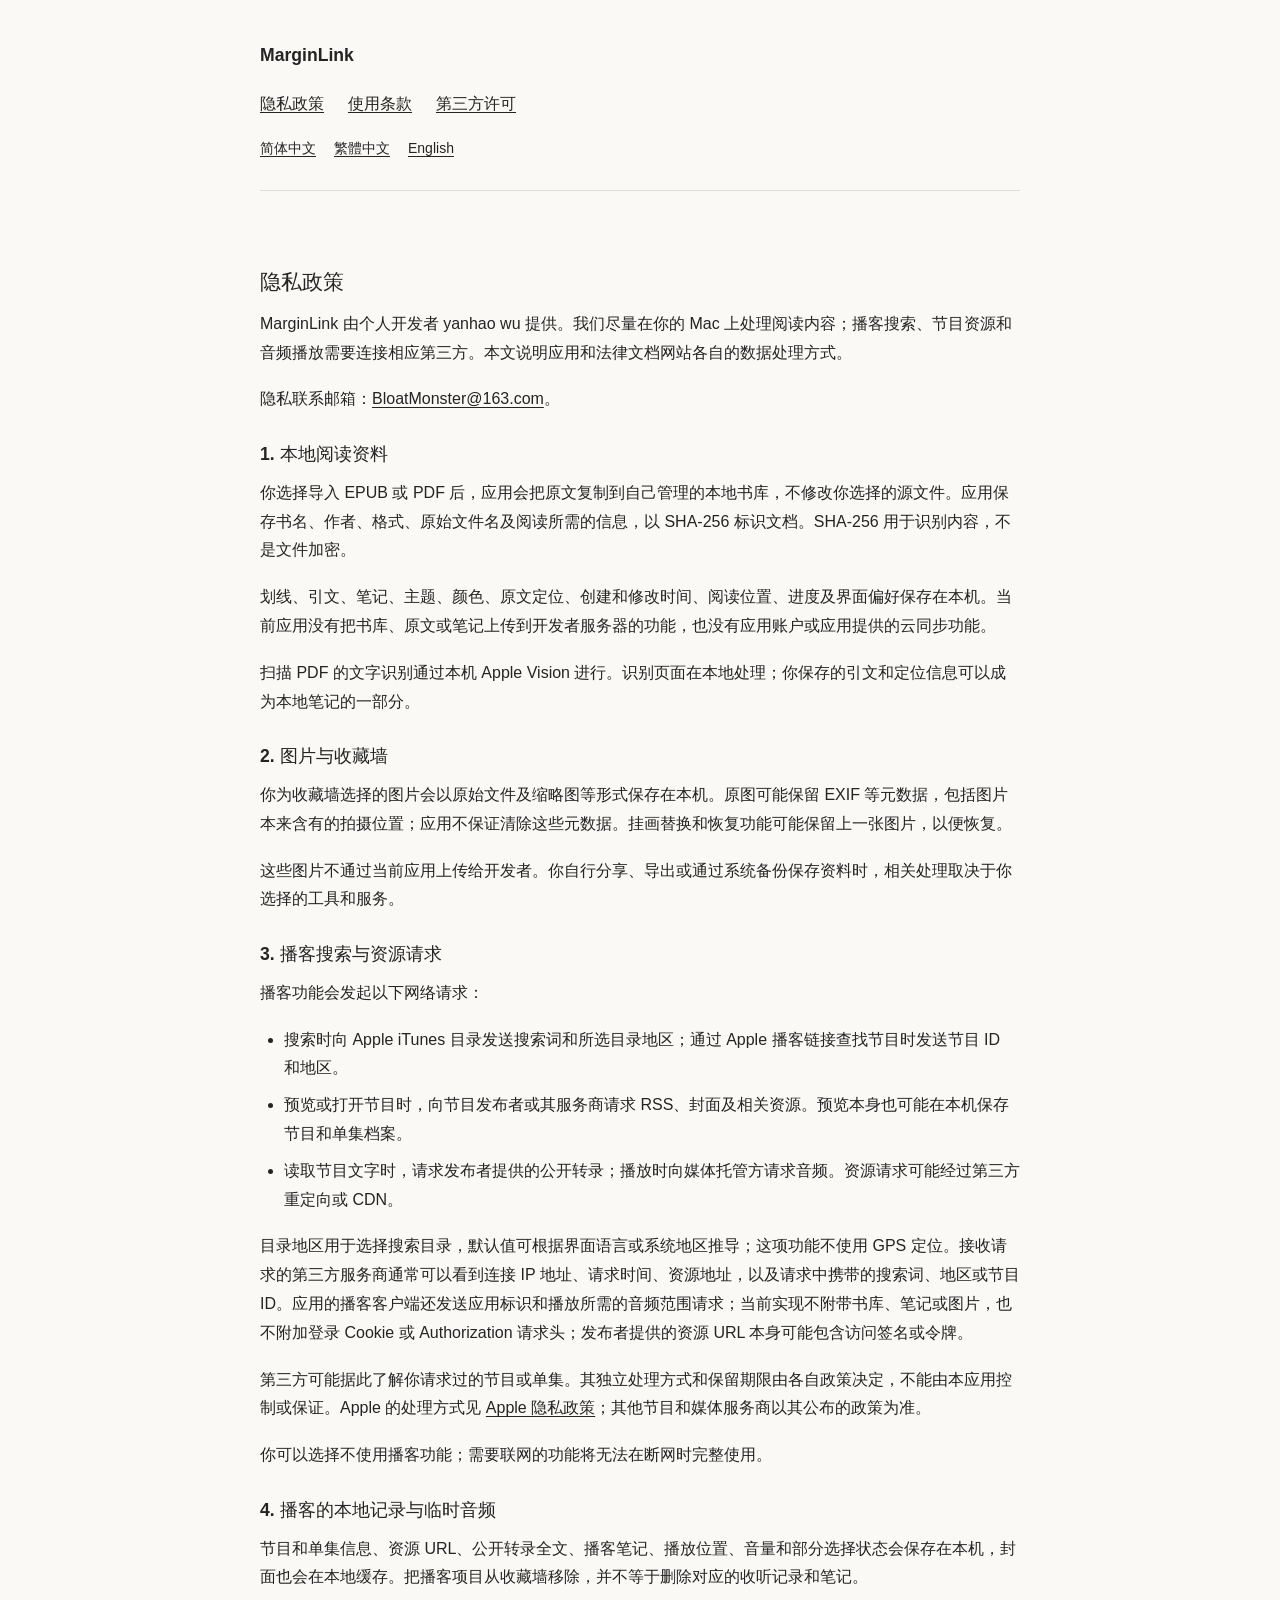
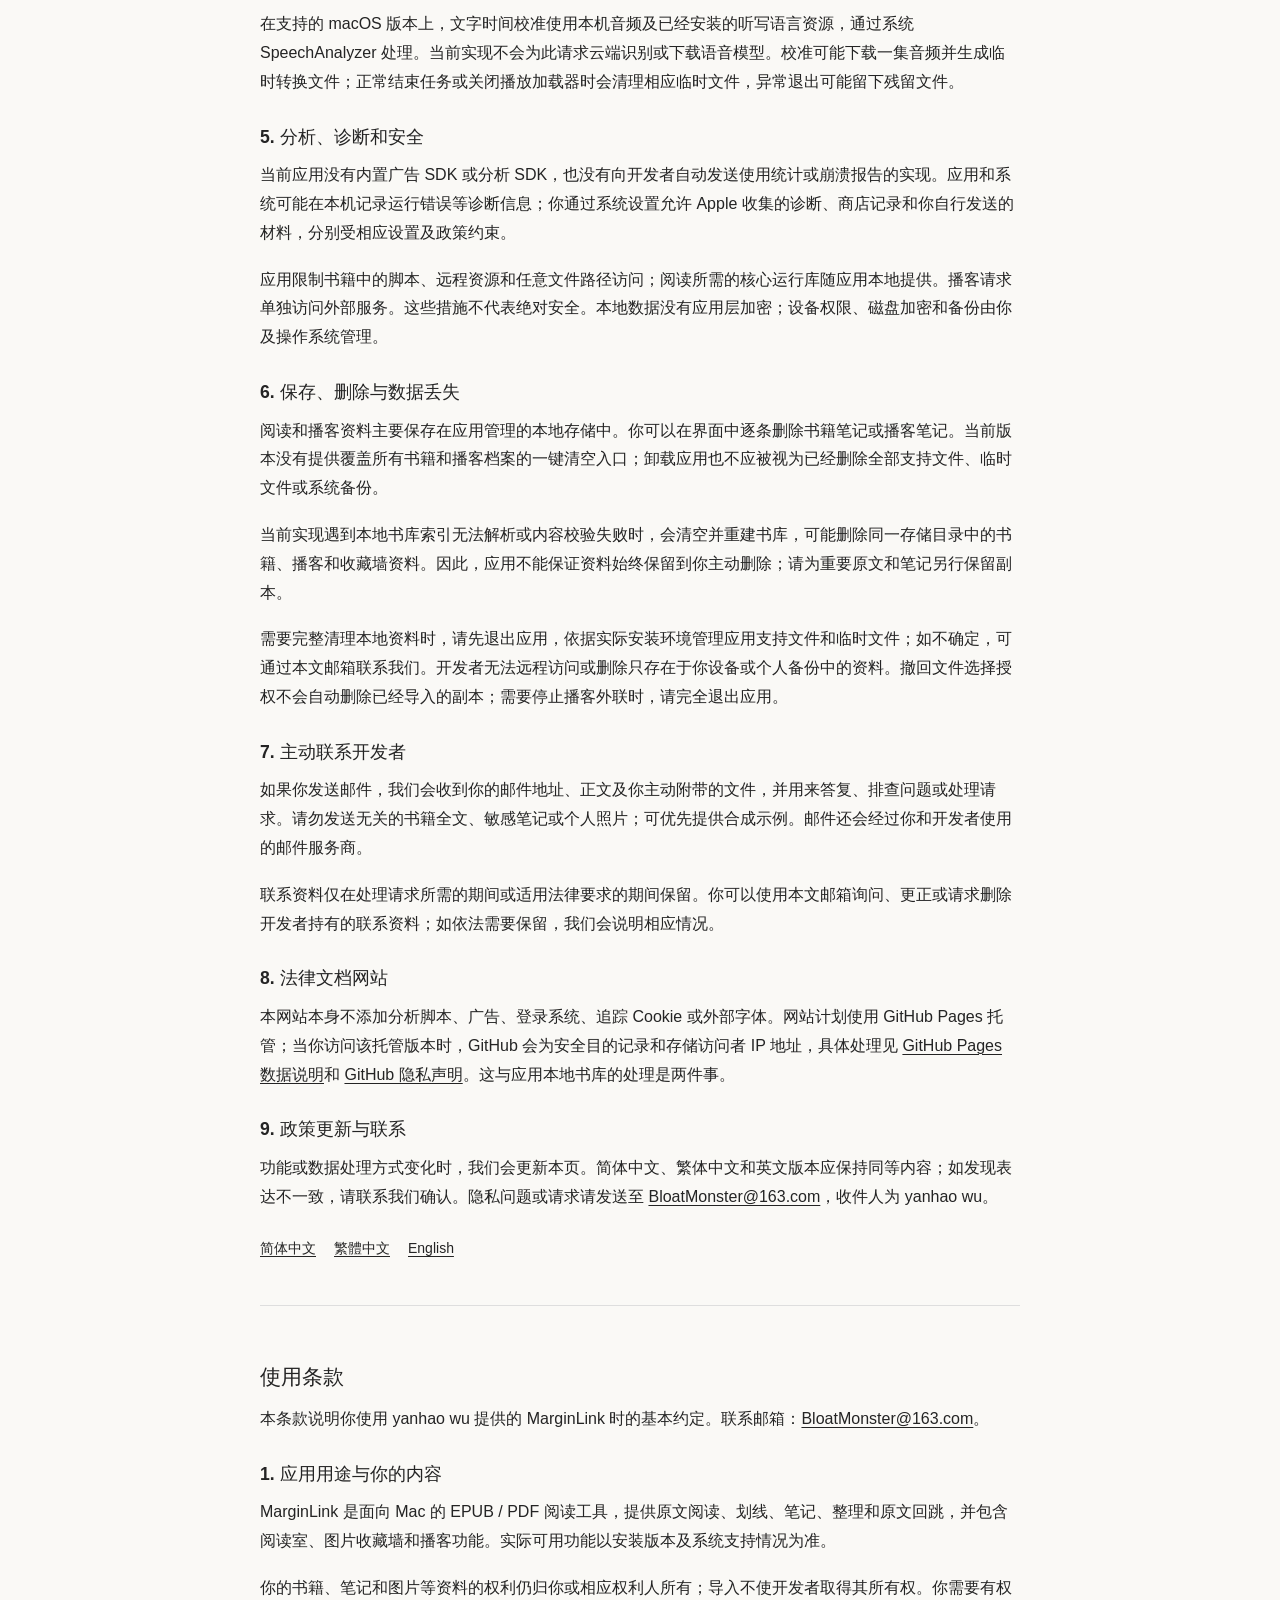
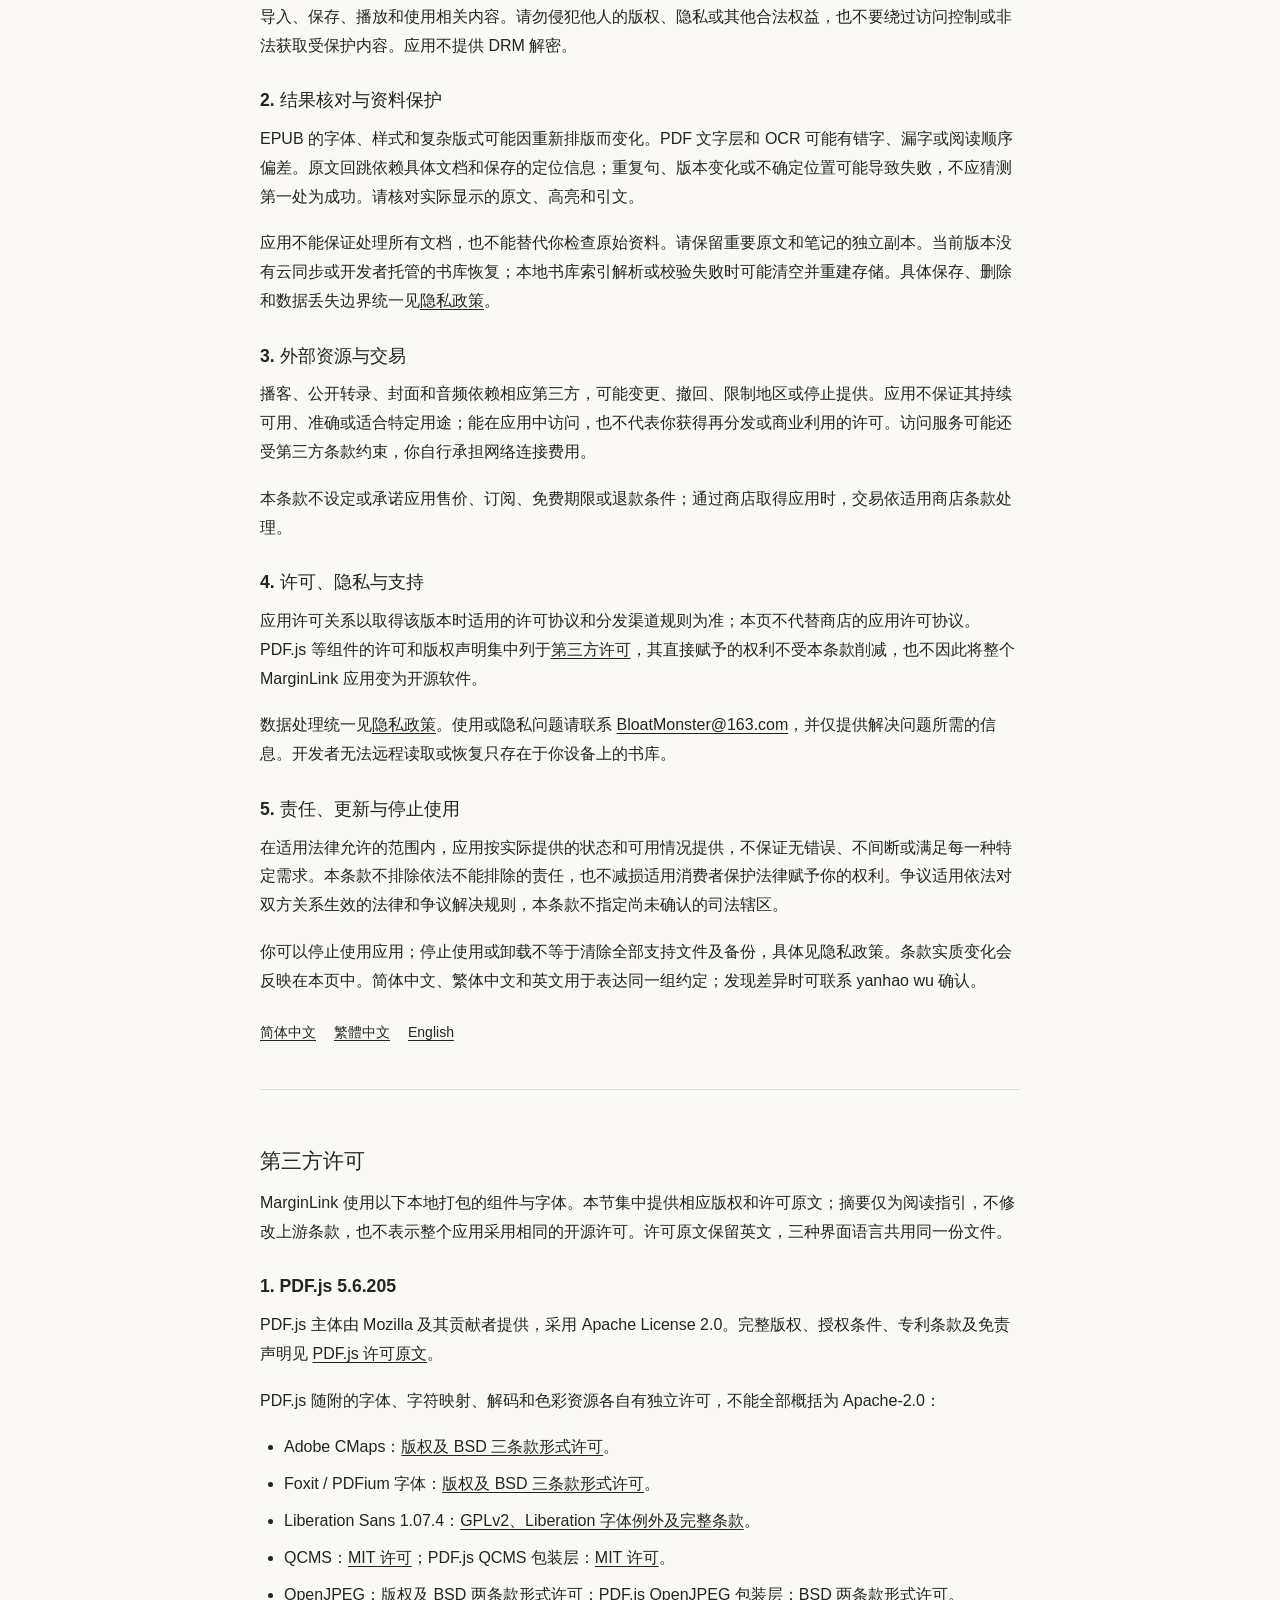
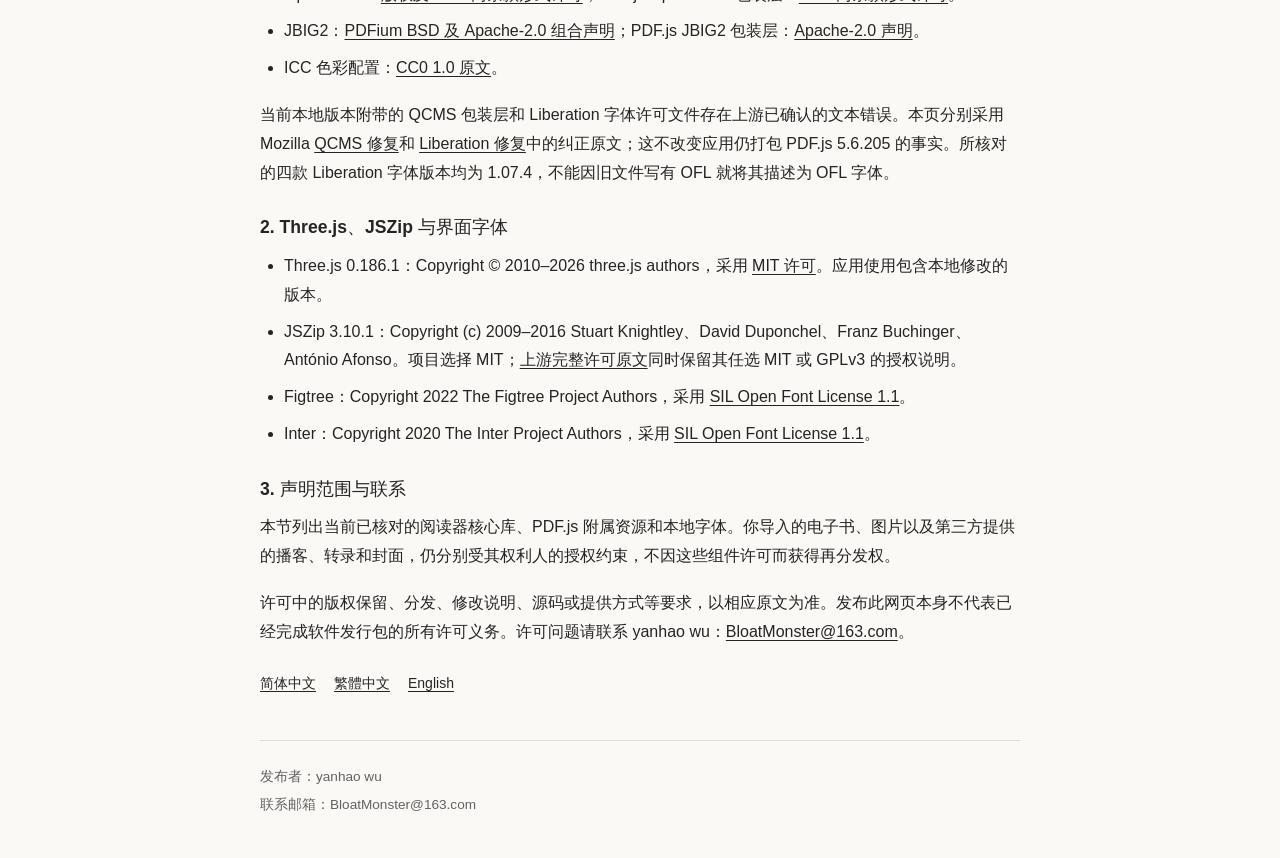
==== zh-Hans/index.html @ d89eb4e4 "init the code" ====
<!doctype html>
<html lang="zh-Hans">
<head>
<meta charset="utf-8">
<meta name="viewport" content="width=device-width, initial-scale=1">
<title>MarginLink</title>
<link rel="stylesheet" href="../assets/style.css">
</head>
<body><a class="skip" href="#main">跳至正文</a><div class="page"><header><h1 class="brand"><a href="./">MarginLink</a></h1><nav aria-label="内容导航"><a href="#privacy">隐私政策</a><a href="#terms">使用条款</a><a href="#licenses">第三方许可</a></nav><nav class="languages" aria-label="语言"><a href="../zh-Hans/" lang="zh-Hans" hreflang="zh-Hans" aria-current="true">简体中文</a><a href="../zh-Hant/" lang="zh-Hant" hreflang="zh-Hant">繁體中文</a><a href="../en/" lang="en" hreflang="en">English</a></nav></header><main id="main"><section id="privacy"><h2 id="隐私政策">隐私政策</h2>
<p>MarginLink 由个人开发者 yanhao wu 提供。我们尽量在你的 Mac 上处理阅读内容；播客搜索、节目资源和音频播放需要连接相应第三方。本文说明应用和法律文档网站各自的数据处理方式。</p>
<p>隐私联系邮箱：<a href="mailto:BloatMonster@163.com">BloatMonster@163.com</a>。</p>
<h3 id="1-本地阅读资料">1. 本地阅读资料</h3>
<p>你选择导入 EPUB 或 PDF 后，应用会把原文复制到自己管理的本地书库，不修改你选择的源文件。应用保存书名、作者、格式、原始文件名及阅读所需的信息，以 SHA-256 标识文档。SHA-256 用于识别内容，不是文件加密。</p>
<p>划线、引文、笔记、主题、颜色、原文定位、创建和修改时间、阅读位置、进度及界面偏好保存在本机。当前应用没有把书库、原文或笔记上传到开发者服务器的功能，也没有应用账户或应用提供的云同步功能。</p>
<p>扫描 PDF 的文字识别通过本机 Apple Vision 进行。识别页面在本地处理；你保存的引文和定位信息可以成为本地笔记的一部分。</p>
<h3 id="2-图片与收藏墙">2. 图片与收藏墙</h3>
<p>你为收藏墙选择的图片会以原始文件及缩略图等形式保存在本机。原图可能保留 EXIF 等元数据，包括图片本来含有的拍摄位置；应用不保证清除这些元数据。挂画替换和恢复功能可能保留上一张图片，以便恢复。</p>
<p>这些图片不通过当前应用上传给开发者。你自行分享、导出或通过系统备份保存资料时，相关处理取决于你选择的工具和服务。</p>
<h3 id="3-播客搜索与资源请求">3. 播客搜索与资源请求</h3>
<p>播客功能会发起以下网络请求：</p>
<ul><li>搜索时向 Apple iTunes 目录发送搜索词和所选目录地区；通过 Apple 播客链接查找节目时发送节目 ID 和地区。</li><li>预览或打开节目时，向节目发布者或其服务商请求 RSS、封面及相关资源。预览本身也可能在本机保存节目和单集档案。</li><li>读取节目文字时，请求发布者提供的公开转录；播放时向媒体托管方请求音频。资源请求可能经过第三方重定向或 CDN。</li></ul>
<p>目录地区用于选择搜索目录，默认值可根据界面语言或系统地区推导；这项功能不使用 GPS 定位。接收请求的第三方服务商通常可以看到连接 IP 地址、请求时间、资源地址，以及请求中携带的搜索词、地区或节目 ID。应用的播客客户端还发送应用标识和播放所需的音频范围请求；当前实现不附带书库、笔记或图片，也不附加登录 Cookie 或 Authorization 请求头；发布者提供的资源 URL 本身可能包含访问签名或令牌。</p>
<p>第三方可能据此了解你请求过的节目或单集。其独立处理方式和保留期限由各自政策决定，不能由本应用控制或保证。Apple 的处理方式见 <a href="https://www.apple.com/legal/privacy/">Apple 隐私政策</a>；其他节目和媒体服务商以其公布的政策为准。</p>
<p>你可以选择不使用播客功能；需要联网的功能将无法在断网时完整使用。</p>
<h3 id="4-播客的本地记录与临时音频">4. 播客的本地记录与临时音频</h3>
<p>节目和单集信息、资源 URL、公开转录全文、播客笔记、播放位置、音量和部分选择状态会保存在本机，封面也会在本地缓存。把播客项目从收藏墙移除，并不等于删除对应的收听记录和笔记。</p>
<p>在支持的 macOS 版本上，文字时间校准使用本机音频及已经安装的听写语言资源，通过系统 SpeechAnalyzer 处理。当前实现不会为此请求云端识别或下载语音模型。校准可能下载一集音频并生成临时转换文件；正常结束任务或关闭播放加载器时会清理相应临时文件，异常退出可能留下残留文件。</p>
<h3 id="5-分析诊断和安全">5. 分析、诊断和安全</h3>
<p>当前应用没有内置广告 SDK 或分析 SDK，也没有向开发者自动发送使用统计或崩溃报告的实现。应用和系统可能在本机记录运行错误等诊断信息；你通过系统设置允许 Apple 收集的诊断、商店记录和你自行发送的材料，分别受相应设置及政策约束。</p>
<p>应用限制书籍中的脚本、远程资源和任意文件路径访问；阅读所需的核心运行库随应用本地提供。播客请求单独访问外部服务。这些措施不代表绝对安全。本地数据没有应用层加密；设备权限、磁盘加密和备份由你及操作系统管理。</p>
<h3 id="6-保存删除与数据丢失">6. 保存、删除与数据丢失</h3>
<p>阅读和播客资料主要保存在应用管理的本地存储中。你可以在界面中逐条删除书籍笔记或播客笔记。当前版本没有提供覆盖所有书籍和播客档案的一键清空入口；卸载应用也不应被视为已经删除全部支持文件、临时文件或系统备份。</p>
<p>当前实现遇到本地书库索引无法解析或内容校验失败时，会清空并重建书库，可能删除同一存储目录中的书籍、播客和收藏墙资料。因此，应用不能保证资料始终保留到你主动删除；请为重要原文和笔记另行保留副本。</p>
<p>需要完整清理本地资料时，请先退出应用，依据实际安装环境管理应用支持文件和临时文件；如不确定，可通过本文邮箱联系我们。开发者无法远程访问或删除只存在于你设备或个人备份中的资料。撤回文件选择授权不会自动删除已经导入的副本；需要停止播客外联时，请完全退出应用。</p>
<h3 id="7-主动联系开发者">7. 主动联系开发者</h3>
<p>如果你发送邮件，我们会收到你的邮件地址、正文及你主动附带的文件，并用来答复、排查问题或处理请求。请勿发送无关的书籍全文、敏感笔记或个人照片；可优先提供合成示例。邮件还会经过你和开发者使用的邮件服务商。</p>
<p>联系资料仅在处理请求所需的期间或适用法律要求的期间保留。你可以使用本文邮箱询问、更正或请求删除开发者持有的联系资料；如依法需要保留，我们会说明相应情况。</p>
<h3 id="8-法律文档网站">8. 法律文档网站</h3>
<p>本网站本身不添加分析脚本、广告、登录系统、追踪 Cookie 或外部字体。网站计划使用 GitHub Pages 托管；当你访问该托管版本时，GitHub 会为安全目的记录和存储访问者 IP 地址，具体处理见 <a href="https://docs.github.com/en/pages/getting-started-with-github-pages/what-is-github-pages#data-collection">GitHub Pages 数据说明</a>和 <a href="https://docs.github.com/en/site-policy/privacy-policies/github-general-privacy-statement">GitHub 隐私声明</a>。这与应用本地书库的处理是两件事。</p>
<h3 id="9-政策更新与联系">9. 政策更新与联系</h3>
<p>功能或数据处理方式变化时，我们会更新本页。简体中文、繁体中文和英文版本应保持同等内容；如发现表达不一致，请联系我们确认。隐私问题或请求请发送至 <a href="mailto:BloatMonster@163.com">BloatMonster@163.com</a>，收件人为 yanhao wu。</p><nav class="languages" aria-label="语言"><a href="../zh-Hans/#privacy" lang="zh-Hans" hreflang="zh-Hans" aria-current="true">简体中文</a><a href="../zh-Hant/#privacy" lang="zh-Hant" hreflang="zh-Hant">繁體中文</a><a href="../en/#privacy" lang="en" hreflang="en">English</a></nav></section><section id="terms"><h2 id="使用条款">使用条款</h2>
<p>本条款说明你使用 yanhao wu 提供的 MarginLink 时的基本约定。联系邮箱：<a href="mailto:BloatMonster@163.com">BloatMonster@163.com</a>。</p>
<h3 id="1-应用用途与你的内容">1. 应用用途与你的内容</h3>
<p>MarginLink 是面向 Mac 的 EPUB / PDF 阅读工具，提供原文阅读、划线、笔记、整理和原文回跳，并包含阅读室、图片收藏墙和播客功能。实际可用功能以安装版本及系统支持情况为准。</p>
<p>你的书籍、笔记和图片等资料的权利仍归你或相应权利人所有；导入不使开发者取得其所有权。你需要有权导入、保存、播放和使用相关内容。请勿侵犯他人的版权、隐私或其他合法权益，也不要绕过访问控制或非法获取受保护内容。应用不提供 DRM 解密。</p>
<h3 id="2-结果核对与资料保护">2. 结果核对与资料保护</h3>
<p>EPUB 的字体、样式和复杂版式可能因重新排版而变化。PDF 文字层和 OCR 可能有错字、漏字或阅读顺序偏差。原文回跳依赖具体文档和保存的定位信息；重复句、版本变化或不确定位置可能导致失败，不应猜测第一处为成功。请核对实际显示的原文、高亮和引文。</p>
<p>应用不能保证处理所有文档，也不能替代你检查原始资料。请保留重要原文和笔记的独立副本。当前版本没有云同步或开发者托管的书库恢复；本地书库索引解析或校验失败时可能清空并重建存储。具体保存、删除和数据丢失边界统一见<a href="#privacy">隐私政策</a>。</p>
<h3 id="3-外部资源与交易">3. 外部资源与交易</h3>
<p>播客、公开转录、封面和音频依赖相应第三方，可能变更、撤回、限制地区或停止提供。应用不保证其持续可用、准确或适合特定用途；能在应用中访问，也不代表你获得再分发或商业利用的许可。访问服务可能还受第三方条款约束，你自行承担网络连接费用。</p>
<p>本条款不设定或承诺应用售价、订阅、免费期限或退款条件；通过商店取得应用时，交易依适用商店条款处理。</p>
<h3 id="4-许可隐私与支持">4. 许可、隐私与支持</h3>
<p>应用许可关系以取得该版本时适用的许可协议和分发渠道规则为准；本页不代替商店的应用许可协议。PDF.js 等组件的许可和版权声明集中列于<a href="#licenses">第三方许可</a>，其直接赋予的权利不受本条款削减，也不因此将整个 MarginLink 应用变为开源软件。</p>
<p>数据处理统一见<a href="#privacy">隐私政策</a>。使用或隐私问题请联系 <a href="mailto:BloatMonster@163.com">BloatMonster@163.com</a>，并仅提供解决问题所需的信息。开发者无法远程读取或恢复只存在于你设备上的书库。</p>
<h3 id="5-责任更新与停止使用">5. 责任、更新与停止使用</h3>
<p>在适用法律允许的范围内，应用按实际提供的状态和可用情况提供，不保证无错误、不间断或满足每一种特定需求。本条款不排除依法不能排除的责任，也不减损适用消费者保护法律赋予你的权利。争议适用依法对双方关系生效的法律和争议解决规则，本条款不指定尚未确认的司法辖区。</p>
<p>你可以停止使用应用；停止使用或卸载不等于清除全部支持文件及备份，具体见隐私政策。条款实质变化会反映在本页中。简体中文、繁体中文和英文用于表达同一组约定；发现差异时可联系 yanhao wu 确认。</p><nav class="languages" aria-label="语言"><a href="../zh-Hans/#terms" lang="zh-Hans" hreflang="zh-Hans" aria-current="true">简体中文</a><a href="../zh-Hant/#terms" lang="zh-Hant" hreflang="zh-Hant">繁體中文</a><a href="../en/#terms" lang="en" hreflang="en">English</a></nav></section><section id="licenses"><h2 id="第三方许可">第三方许可</h2>
<p>MarginLink 使用以下本地打包的组件与字体。本节集中提供相应版权和许可原文；摘要仅为阅读指引，不修改上游条款，也不表示整个应用采用相同的开源许可。许可原文保留英文，三种界面语言共用同一份文件。</p>
<h3 id="1-pdfjs-56205">1. PDF.js 5.6.205</h3>
<p>PDF.js 主体由 Mozilla 及其贡献者提供，采用 Apache License 2.0。完整版权、授权条件、专利条款及免责声明见 <a href="../assets/licenses/pdfjs/LICENSE.txt">PDF.js 许可原文</a>。</p>
<p>PDF.js 随附的字体、字符映射、解码和色彩资源各自有独立许可，不能全部概括为 Apache-2.0：</p>
<ul><li>Adobe CMaps：<a href="../assets/licenses/pdfjs/cmaps/LICENSE.txt">版权及 BSD 三条款形式许可</a>。</li><li>Foxit / PDFium 字体：<a href="../assets/licenses/pdfjs/standard-fonts/LICENSE_FOXIT.txt">版权及 BSD 三条款形式许可</a>。</li><li>Liberation Sans 1.07.4：<a href="../assets/licenses/pdfjs/standard-fonts/LICENSE_LIBERATION.txt">GPLv2、Liberation 字体例外及完整条款</a>。</li><li>QCMS：<a href="../assets/licenses/pdfjs/wasm/LICENSE_QCMS.txt">MIT 许可</a>；PDF.js QCMS 包装层：<a href="../assets/licenses/pdfjs/wasm/LICENSE_PDFJS_QCMS.txt">MIT 许可</a>。</li><li>OpenJPEG：<a href="../assets/licenses/pdfjs/wasm/LICENSE_OPENJPEG.txt">版权及 BSD 两条款形式许可</a>；PDF.js OpenJPEG 包装层：<a href="../assets/licenses/pdfjs/wasm/LICENSE_PDFJS_OPENJPEG.txt">BSD 两条款形式许可</a>。</li><li>JBIG2：<a href="../assets/licenses/pdfjs/wasm/LICENSE_JBIG2.txt">PDFium BSD 及 Apache-2.0 组合声明</a>；PDF.js JBIG2 包装层：<a href="../assets/licenses/pdfjs/wasm/LICENSE_PDFJS_JBIG2.txt">Apache-2.0 声明</a>。</li><li>ICC 色彩配置：<a href="../assets/licenses/pdfjs/iccs/LICENSE.txt">CC0 1.0 原文</a>。</li></ul>
<p>当前本地版本附带的 QCMS 包装层和 Liberation 字体许可文件存在上游已确认的文本错误。本页分别采用 Mozilla <a href="https://github.com/mozilla/pdf.js/pull/21747">QCMS 修复</a>和 <a href="https://github.com/mozilla/pdf.js/pull/21750">Liberation 修复</a>中的纠正原文；这不改变应用仍打包 PDF.js 5.6.205 的事实。所核对的四款 Liberation 字体版本均为 1.07.4，不能因旧文件写有 OFL 就将其描述为 OFL 字体。</p>
<h3 id="2-threejsjszip-与界面字体">2. Three.js、JSZip 与界面字体</h3>
<ul><li>Three.js 0.186.1：Copyright © 2010–2026 three.js authors，采用 <a href="../assets/licenses/three/LICENSE.txt">MIT 许可</a>。应用使用包含本地修改的版本。</li><li>JSZip 3.10.1：Copyright (c) 2009–2016 Stuart Knightley、David Duponchel、Franz Buchinger、António Afonso。项目选择 MIT；<a href="../assets/licenses/jszip/LICENSE.txt">上游完整许可原文</a>同时保留其任选 MIT 或 GPLv3 的授权说明。</li><li>Figtree：Copyright 2022 The Figtree Project Authors，采用 <a href="../assets/licenses/fonts/figtree-OFL.txt">SIL Open Font License 1.1</a>。</li><li>Inter：Copyright 2020 The Inter Project Authors，采用 <a href="../assets/licenses/fonts/inter-OFL.txt">SIL Open Font License 1.1</a>。</li></ul>
<h3 id="3-声明范围与联系">3. 声明范围与联系</h3>
<p>本节列出当前已核对的阅读器核心库、PDF.js 附属资源和本地字体。你导入的电子书、图片以及第三方提供的播客、转录和封面，仍分别受其权利人的授权约束，不因这些组件许可而获得再分发权。</p>
<p>许可中的版权保留、分发、修改说明、源码或提供方式等要求，以相应原文为准。发布此网页本身不代表已经完成软件发行包的所有许可义务。许可问题请联系 yanhao wu：<a href="mailto:BloatMonster@163.com">BloatMonster@163.com</a>。</p><nav class="languages" aria-label="语言"><a href="../zh-Hans/#licenses" lang="zh-Hans" hreflang="zh-Hans" aria-current="true">简体中文</a><a href="../zh-Hant/#licenses" lang="zh-Hant" hreflang="zh-Hant">繁體中文</a><a href="../en/#licenses" lang="en" hreflang="en">English</a></nav></section></main><footer><p>发布者：yanhao wu</p><p>联系邮箱：BloatMonster@163.com</p></footer></div></body>
</html>
---- assets/style.css ----
:root {
  color-scheme: light;
  font-family: -apple-system, BlinkMacSystemFont, "Segoe UI", sans-serif;
  color: #242424;
  background: #faf9f6;
  font-synthesis: none;
  line-height: 1.8;
  text-rendering: optimizeLegibility;
}

* { box-sizing: border-box; }
body { margin: 0; }
.page { width: min(100% - 48px, 760px); margin: 0 auto; }
header { padding: 40px 0 28px; border-bottom: 1px solid #dedede; }
.brand { font-size: 1.1rem; font-weight: 650; text-decoration: none; }
h1.brand { margin: 0; letter-spacing: normal; line-height: inherit; }
.brand a { text-decoration: none; }
nav { display: flex; flex-wrap: wrap; gap: 8px 24px; margin-top: 18px; }
.languages { gap: 8px 18px; font-size: .875rem; }
a { color: inherit; text-underline-offset: .2em; text-decoration-thickness: 1px; }
a:hover { text-decoration-thickness: 2px; }
a[aria-current] { font-weight: 650; }
:focus-visible { outline: 2px solid #666; outline-offset: 4px; border-radius: 2px; }
.skip { position: absolute; top: 8px; left: 8px; padding: 6px 12px; background: #fff; transform: translateY(-160%); }
.skip:focus { transform: translateY(0); }
main { padding: 28px 0 44px; overflow-wrap: anywhere; }
h1, h2, h3 { line-height: 1.4; font-weight: 650; scroll-margin-top: 24px; }
h1 { margin: 12px 0 28px; font-size: clamp(1.7rem, 4vw, 2.2rem); letter-spacing: -.025em; }
h2 { margin: 36px 0 14px; font-size: 1.3rem; }
h3 { margin: 28px 0 12px; font-size: 1.1rem; }
h4 { margin: 24px 0 10px; font-size: 1rem; line-height: 1.4; }
section { padding-top: 12px; scroll-margin-top: 24px; }
section + section { margin-top: 44px; padding-top: 20px; border-top: 1px solid #dedede; }
section > .languages { margin-top: 24px; }
p, ul { margin: 0 0 18px; }
ul { padding-left: 1.5em; }
li + li { margin-top: 8px; }
.documents { list-style: none; padding: 0; }
.documents a { display: inline-block; padding: 6px 0; }
code { font-family: ui-monospace, "SFMono-Regular", Menlo, monospace; font-size: .9em; background: #ededed; padding: .12em .3em; }
footer { padding: 24px 0 36px; border-top: 1px solid #dedede; color: #626262; font-size: .85rem; overflow-wrap: anywhere; }
footer p { margin: 0 0 4px; }
@media (max-width: 480px) {
  .page { width: calc(100% - 32px); }
  header { padding-top: 28px; }
  nav { gap: 8px 18px; }
}
@media print {
  :root { background: #fff; }
  .page { width: 100%; }
  header nav, .skip { display: none; }
  a { text-decoration: none; }
}
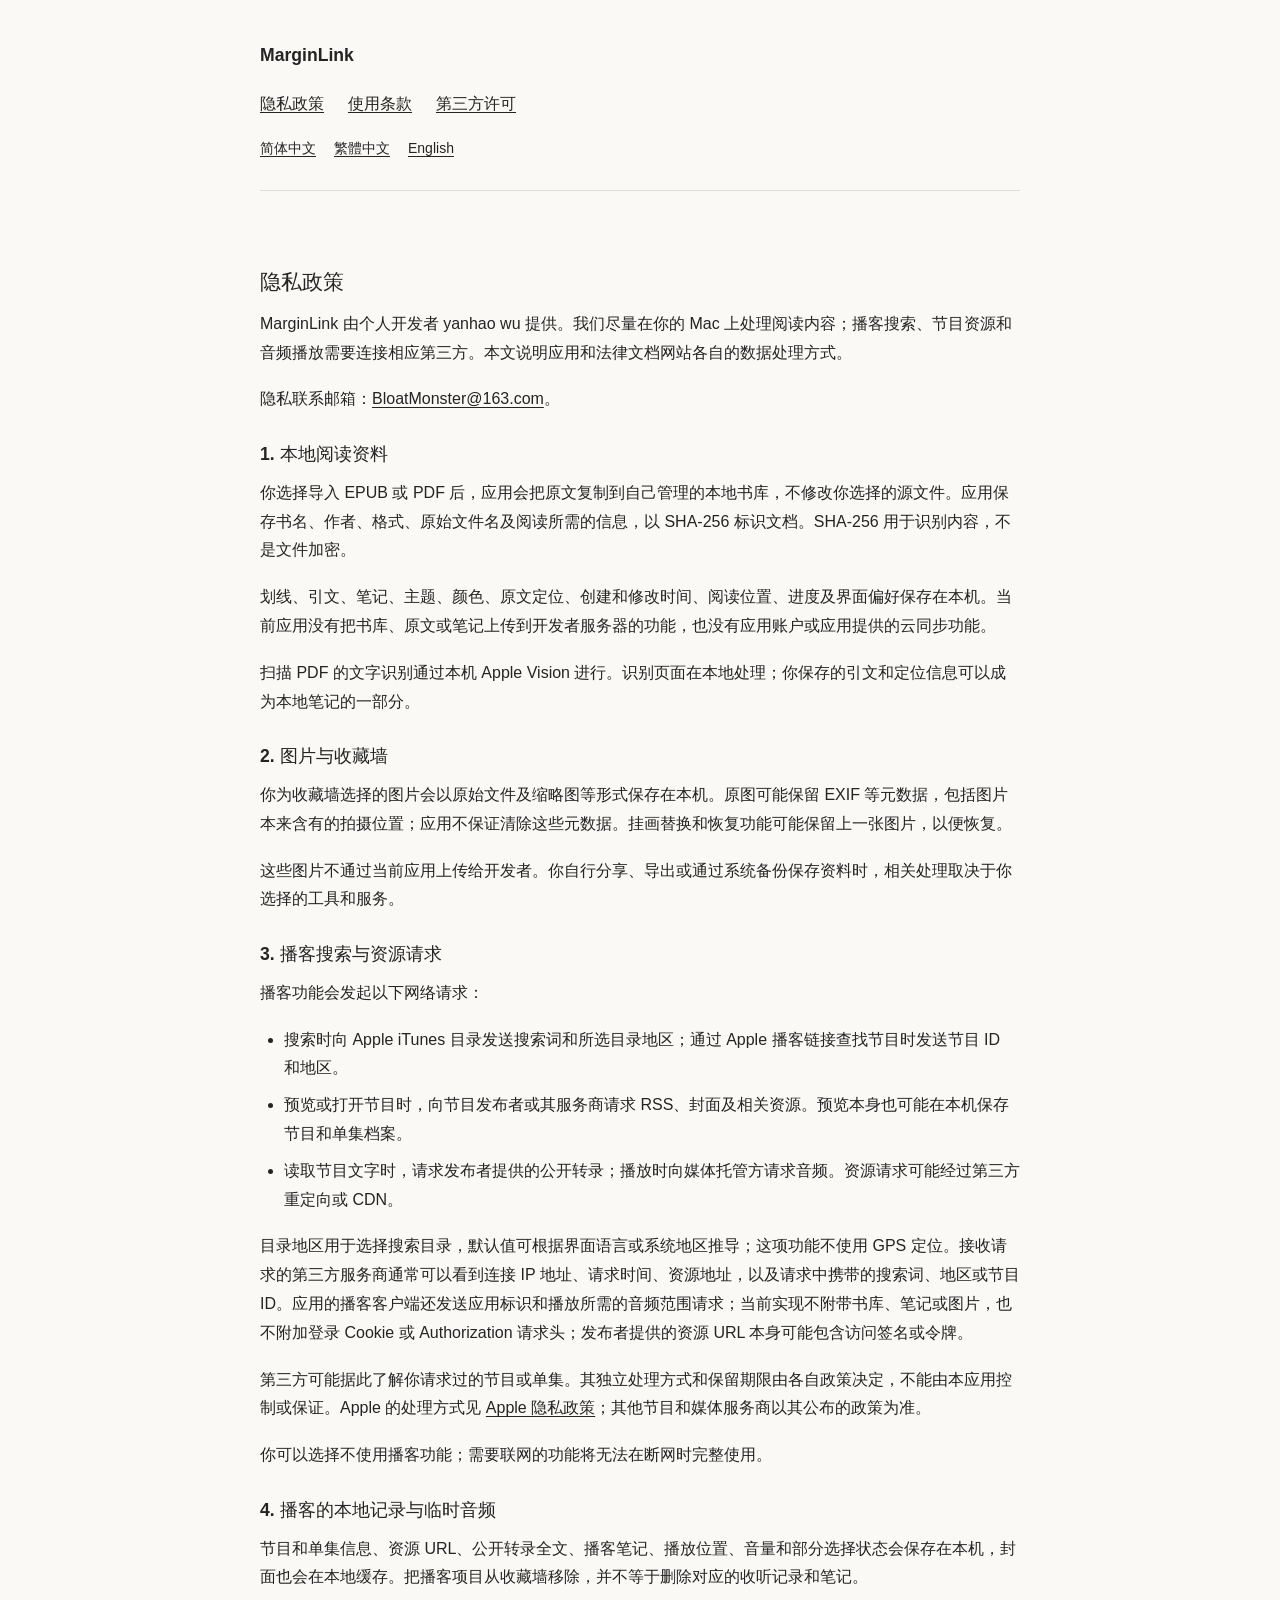
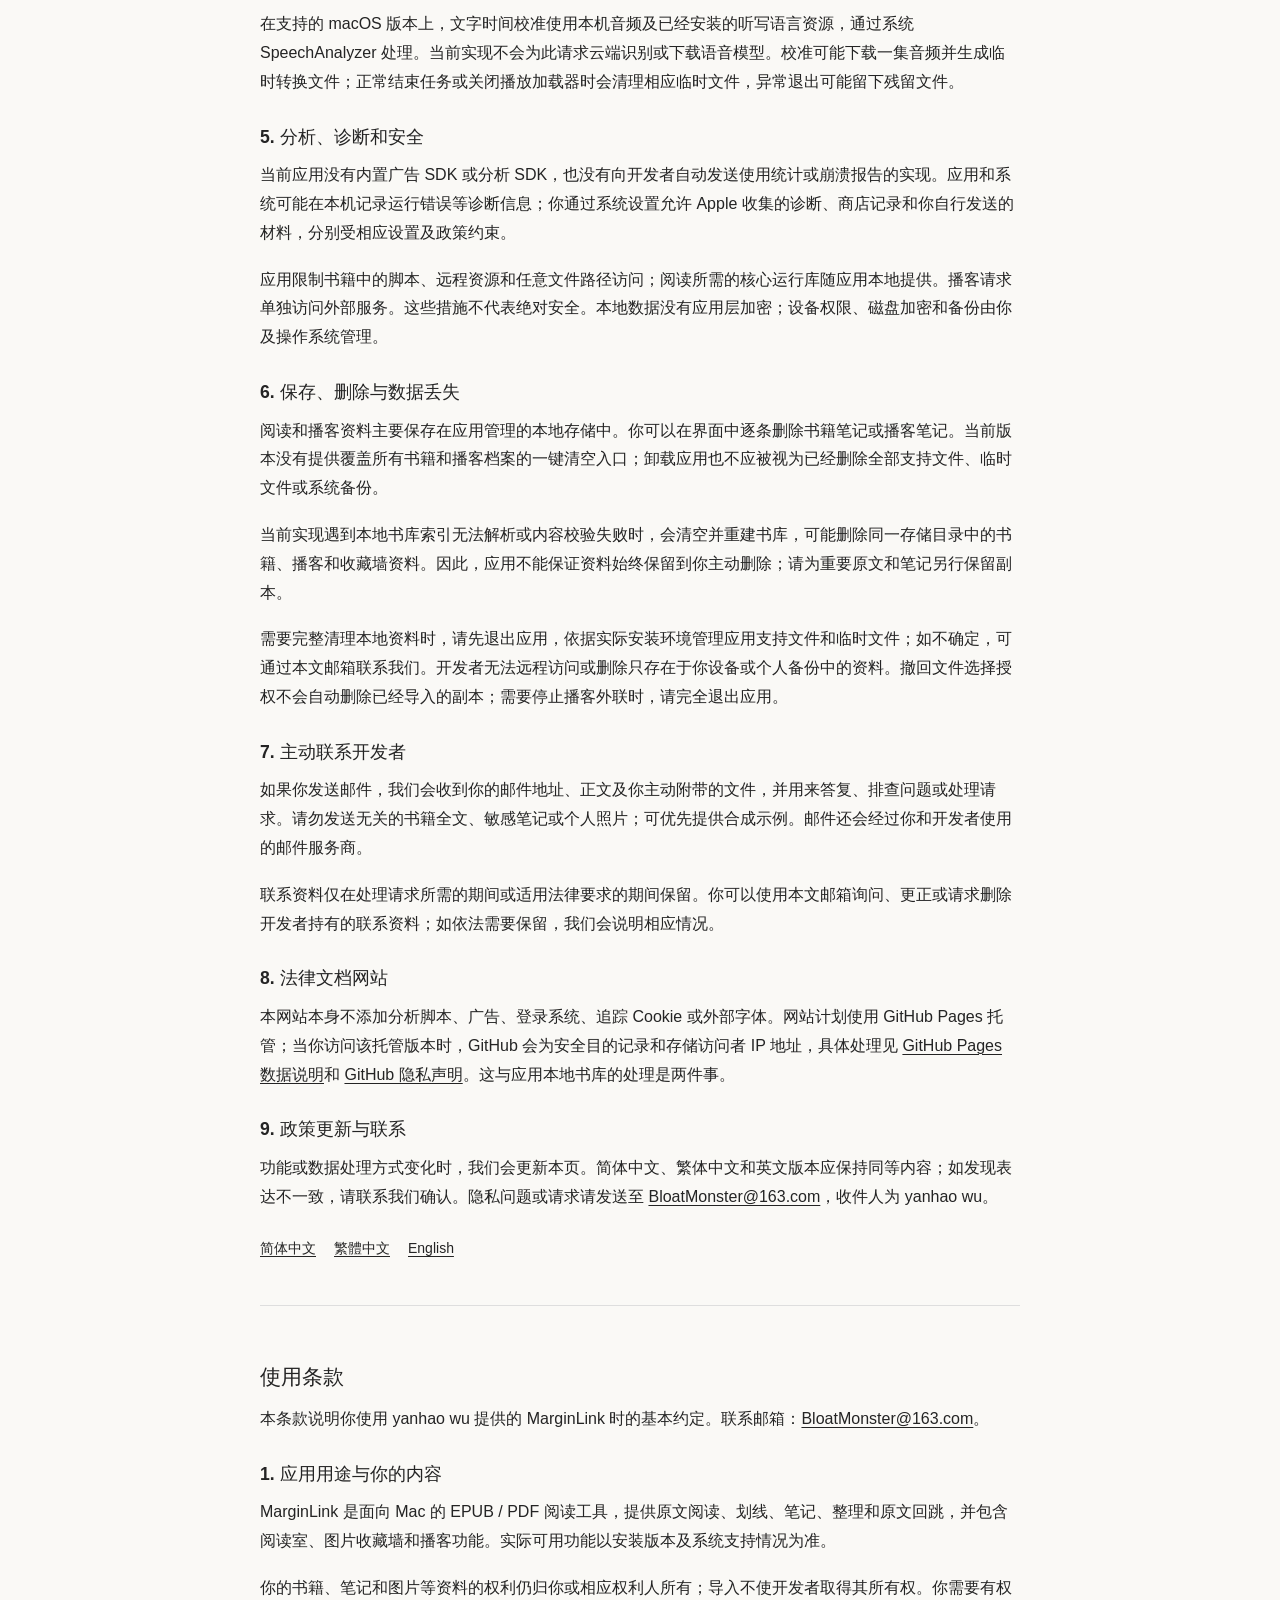
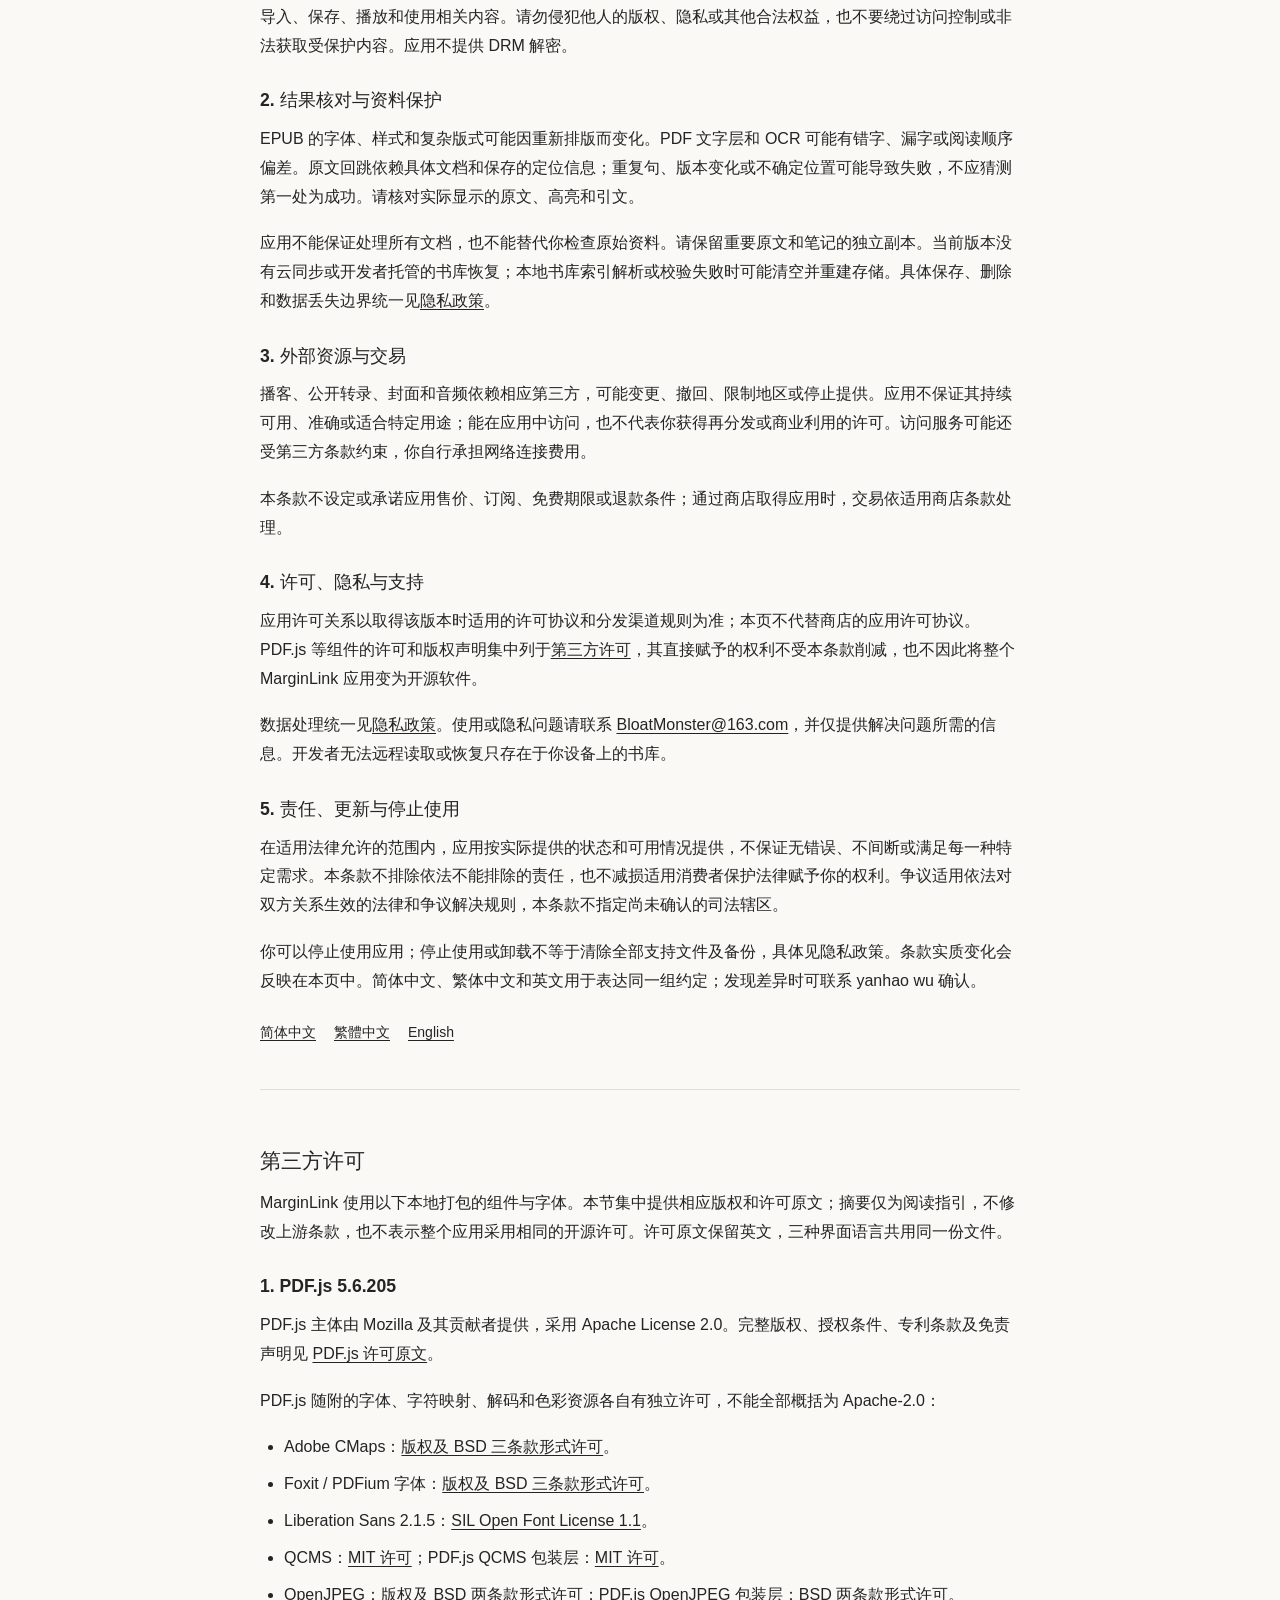
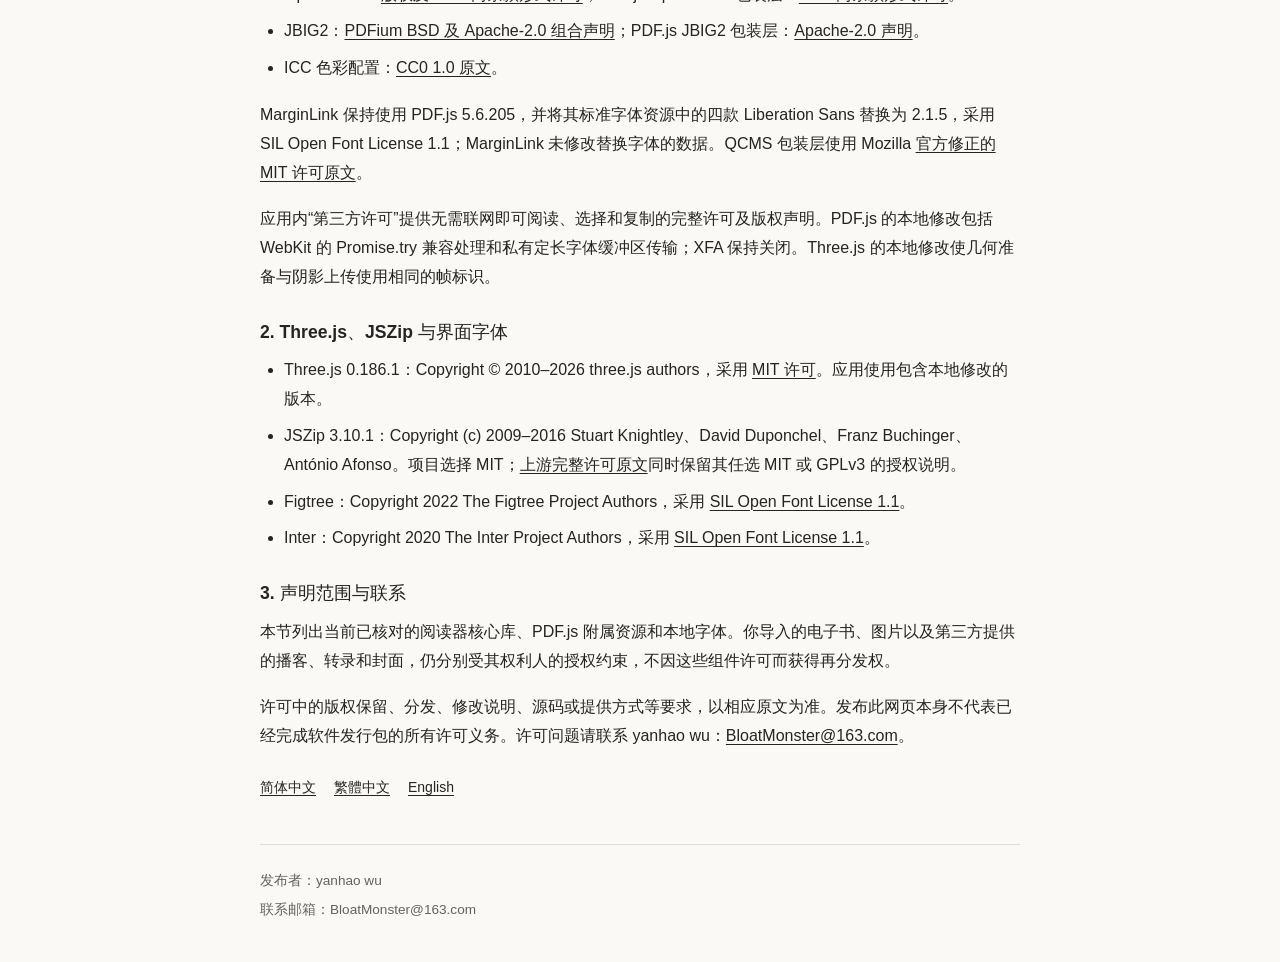
==== commit 0109bf68: "Update Liberation font licensing and offline notices" ====
--- a/zh-Hans/index.html
+++ b/zh-Hans/index.html
@@ -59,8 +59,9 @@
 <h3 id="1-pdfjs-56205">1. PDF.js 5.6.205</h3>
 <p>PDF.js 主体由 Mozilla 及其贡献者提供，采用 Apache License 2.0。完整版权、授权条件、专利条款及免责声明见 <a href="../assets/licenses/pdfjs/LICENSE.txt">PDF.js 许可原文</a>。</p>
 <p>PDF.js 随附的字体、字符映射、解码和色彩资源各自有独立许可，不能全部概括为 Apache-2.0：</p>
-<ul><li>Adobe CMaps：<a href="../assets/licenses/pdfjs/cmaps/LICENSE.txt">版权及 BSD 三条款形式许可</a>。</li><li>Foxit / PDFium 字体：<a href="../assets/licenses/pdfjs/standard-fonts/LICENSE_FOXIT.txt">版权及 BSD 三条款形式许可</a>。</li><li>Liberation Sans 1.07.4：<a href="../assets/licenses/pdfjs/standard-fonts/LICENSE_LIBERATION.txt">GPLv2、Liberation 字体例外及完整条款</a>。</li><li>QCMS：<a href="../assets/licenses/pdfjs/wasm/LICENSE_QCMS.txt">MIT 许可</a>；PDF.js QCMS 包装层：<a href="../assets/licenses/pdfjs/wasm/LICENSE_PDFJS_QCMS.txt">MIT 许可</a>。</li><li>OpenJPEG：<a href="../assets/licenses/pdfjs/wasm/LICENSE_OPENJPEG.txt">版权及 BSD 两条款形式许可</a>；PDF.js OpenJPEG 包装层：<a href="../assets/licenses/pdfjs/wasm/LICENSE_PDFJS_OPENJPEG.txt">BSD 两条款形式许可</a>。</li><li>JBIG2：<a href="../assets/licenses/pdfjs/wasm/LICENSE_JBIG2.txt">PDFium BSD 及 Apache-2.0 组合声明</a>；PDF.js JBIG2 包装层：<a href="../assets/licenses/pdfjs/wasm/LICENSE_PDFJS_JBIG2.txt">Apache-2.0 声明</a>。</li><li>ICC 色彩配置：<a href="../assets/licenses/pdfjs/iccs/LICENSE.txt">CC0 1.0 原文</a>。</li></ul>
-<p>当前本地版本附带的 QCMS 包装层和 Liberation 字体许可文件存在上游已确认的文本错误。本页分别采用 Mozilla <a href="https://github.com/mozilla/pdf.js/pull/21747">QCMS 修复</a>和 <a href="https://github.com/mozilla/pdf.js/pull/21750">Liberation 修复</a>中的纠正原文；这不改变应用仍打包 PDF.js 5.6.205 的事实。所核对的四款 Liberation 字体版本均为 1.07.4，不能因旧文件写有 OFL 就将其描述为 OFL 字体。</p>
+<ul><li>Adobe CMaps：<a href="../assets/licenses/pdfjs/cmaps/LICENSE.txt">版权及 BSD 三条款形式许可</a>。</li><li>Foxit / PDFium 字体：<a href="../assets/licenses/pdfjs/standard-fonts/LICENSE_FOXIT.txt">版权及 BSD 三条款形式许可</a>。</li><li>Liberation Sans 2.1.5：<a href="../assets/licenses/pdfjs/standard-fonts/LICENSE_LIBERATION.txt">SIL Open Font License 1.1</a>。</li><li>QCMS：<a href="../assets/licenses/pdfjs/wasm/LICENSE_QCMS.txt">MIT 许可</a>；PDF.js QCMS 包装层：<a href="../assets/licenses/pdfjs/wasm/LICENSE_PDFJS_QCMS.txt">MIT 许可</a>。</li><li>OpenJPEG：<a href="../assets/licenses/pdfjs/wasm/LICENSE_OPENJPEG.txt">版权及 BSD 两条款形式许可</a>；PDF.js OpenJPEG 包装层：<a href="../assets/licenses/pdfjs/wasm/LICENSE_PDFJS_OPENJPEG.txt">BSD 两条款形式许可</a>。</li><li>JBIG2：<a href="../assets/licenses/pdfjs/wasm/LICENSE_JBIG2.txt">PDFium BSD 及 Apache-2.0 组合声明</a>；PDF.js JBIG2 包装层：<a href="../assets/licenses/pdfjs/wasm/LICENSE_PDFJS_JBIG2.txt">Apache-2.0 声明</a>。</li><li>ICC 色彩配置：<a href="../assets/licenses/pdfjs/iccs/LICENSE.txt">CC0 1.0 原文</a>。</li></ul>
+<p>MarginLink 保持使用 PDF.js 5.6.205，并将其标准字体资源中的四款 Liberation Sans 替换为 2.1.5，采用 SIL Open Font License 1.1；MarginLink 未修改替换字体的数据。QCMS 包装层使用 Mozilla <a href="https://github.com/mozilla/pdf.js/pull/21747">官方修正的 MIT 许可原文</a>。</p>
+<p>应用内“第三方许可”提供无需联网即可阅读、选择和复制的完整许可及版权声明。PDF.js 的本地修改包括 WebKit 的 Promise.try 兼容处理和私有定长字体缓冲区传输；XFA 保持关闭。Three.js 的本地修改使几何准备与阴影上传使用相同的帧标识。</p>
 <h3 id="2-threejsjszip-与界面字体">2. Three.js、JSZip 与界面字体</h3>
 <ul><li>Three.js 0.186.1：Copyright © 2010–2026 three.js authors，采用 <a href="../assets/licenses/three/LICENSE.txt">MIT 许可</a>。应用使用包含本地修改的版本。</li><li>JSZip 3.10.1：Copyright (c) 2009–2016 Stuart Knightley、David Duponchel、Franz Buchinger、António Afonso。项目选择 MIT；<a href="../assets/licenses/jszip/LICENSE.txt">上游完整许可原文</a>同时保留其任选 MIT 或 GPLv3 的授权说明。</li><li>Figtree：Copyright 2022 The Figtree Project Authors，采用 <a href="../assets/licenses/fonts/figtree-OFL.txt">SIL Open Font License 1.1</a>。</li><li>Inter：Copyright 2020 The Inter Project Authors，采用 <a href="../assets/licenses/fonts/inter-OFL.txt">SIL Open Font License 1.1</a>。</li></ul>
 <h3 id="3-声明范围与联系">3. 声明范围与联系</h3>
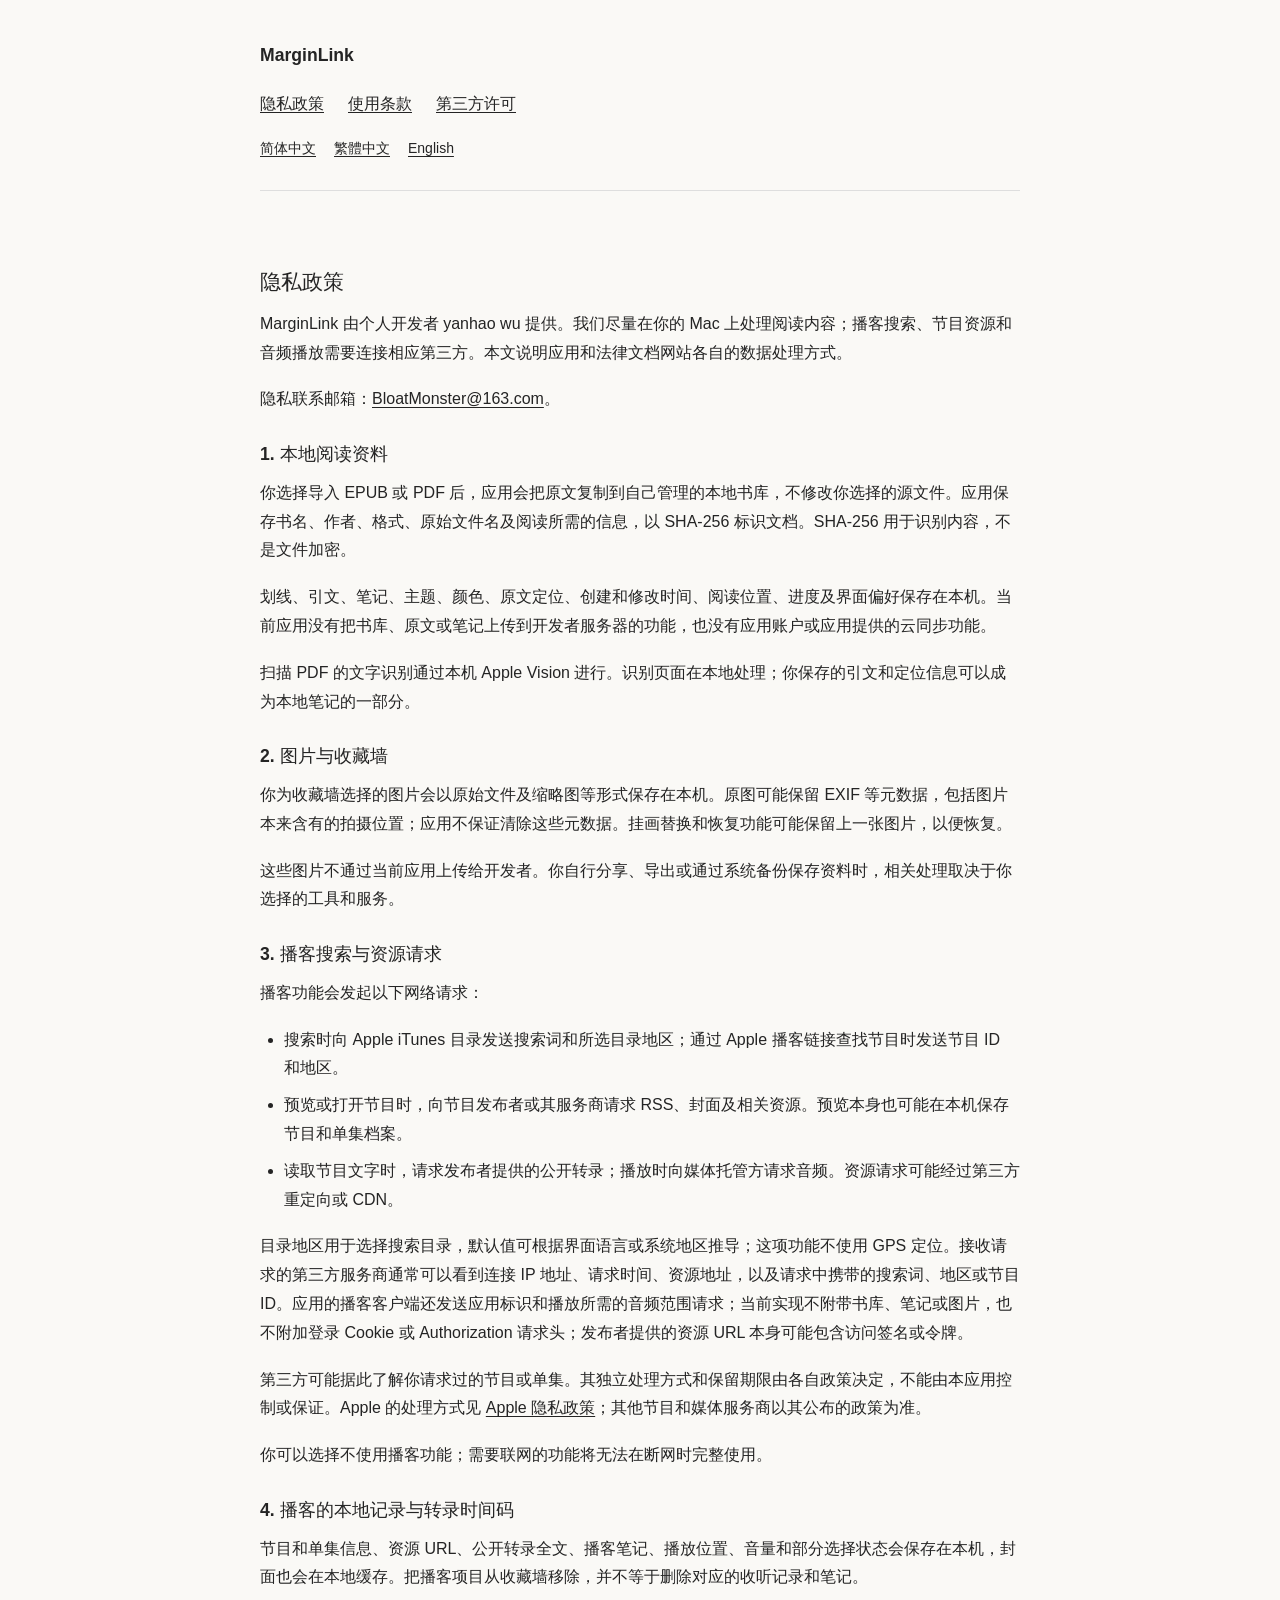
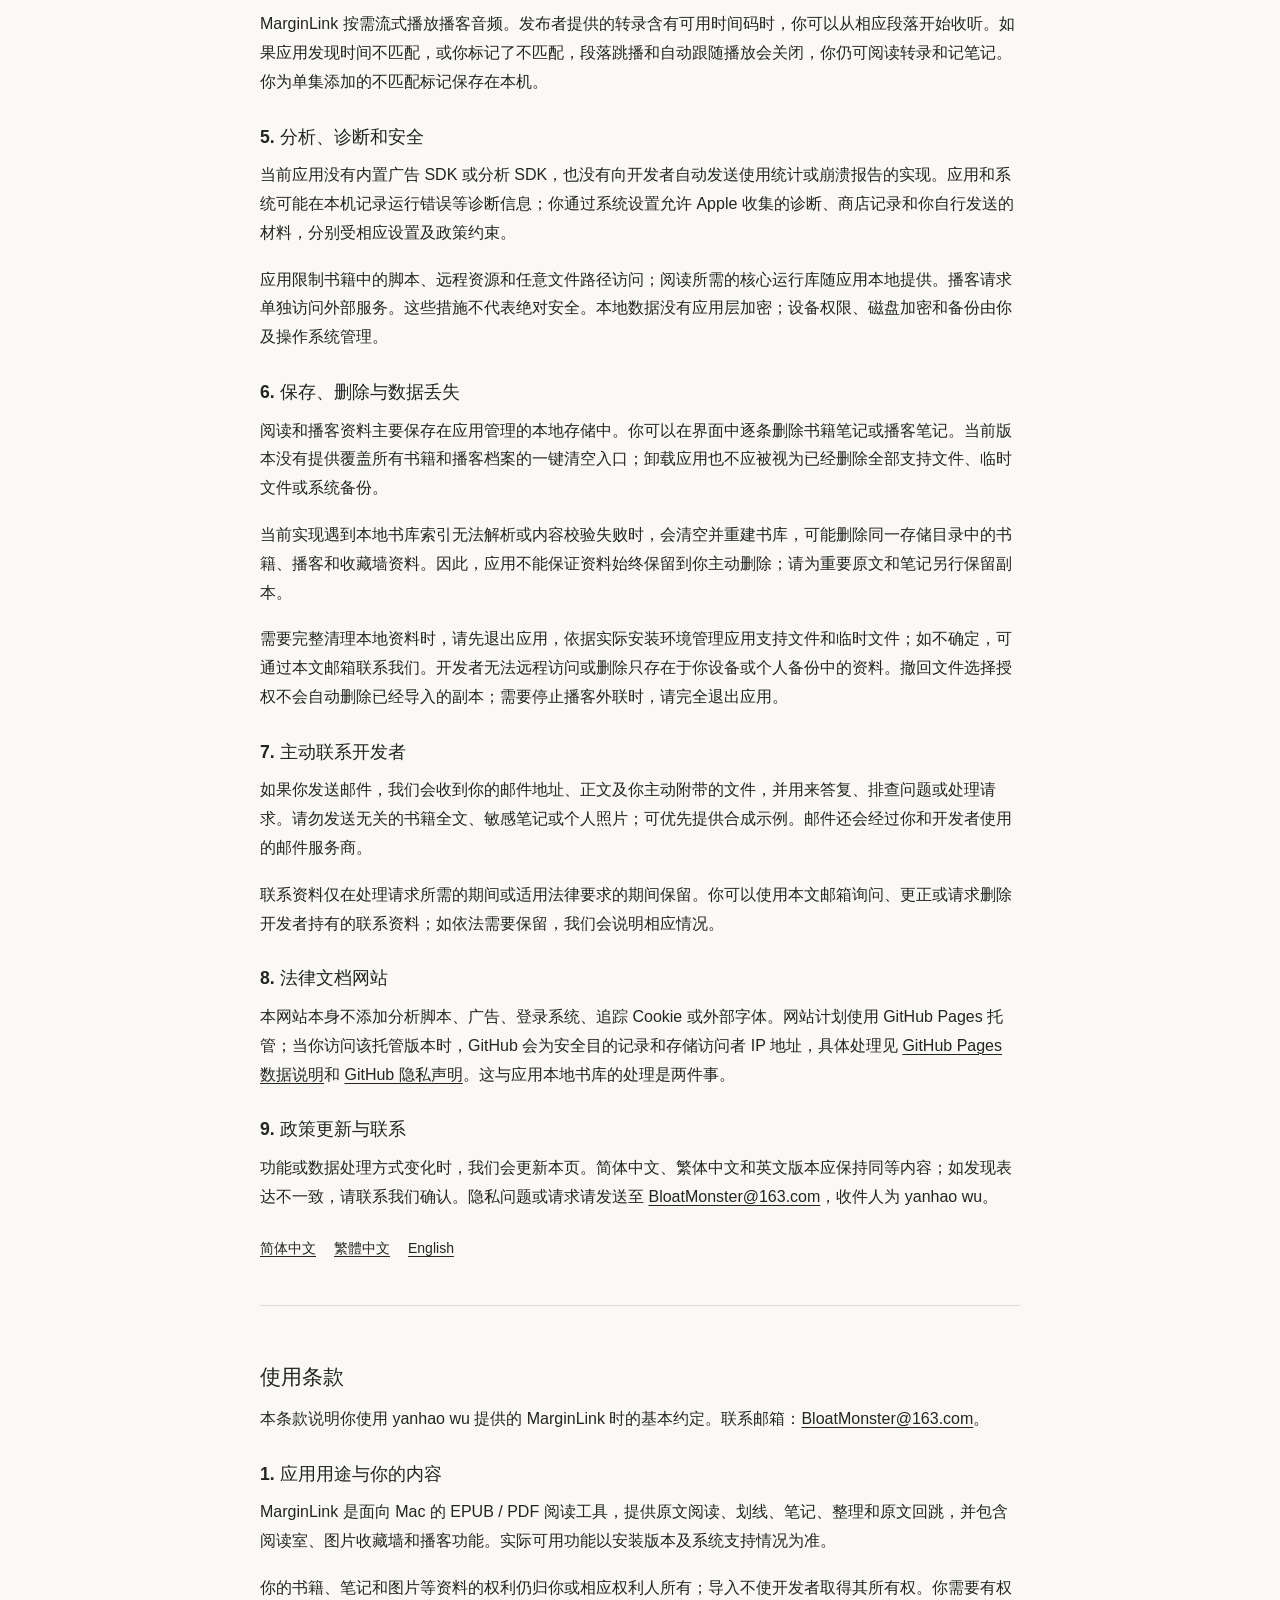
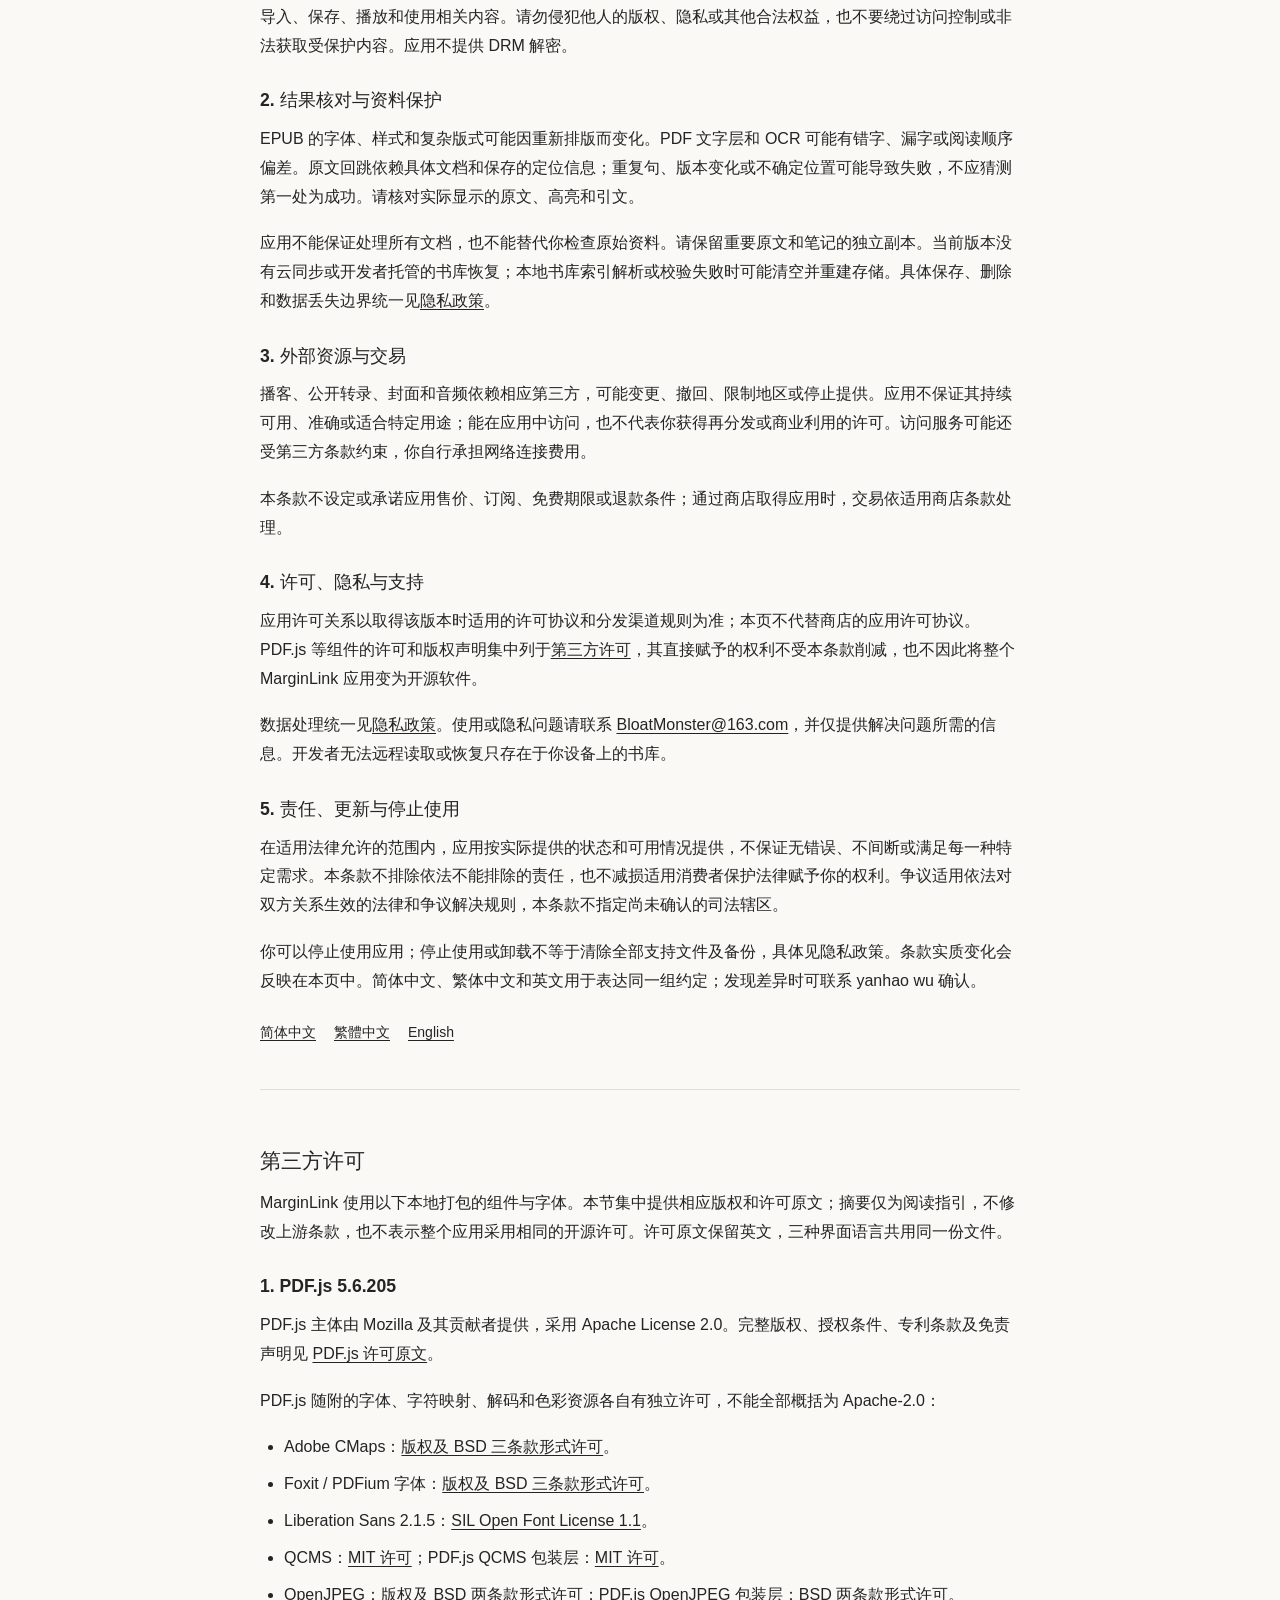
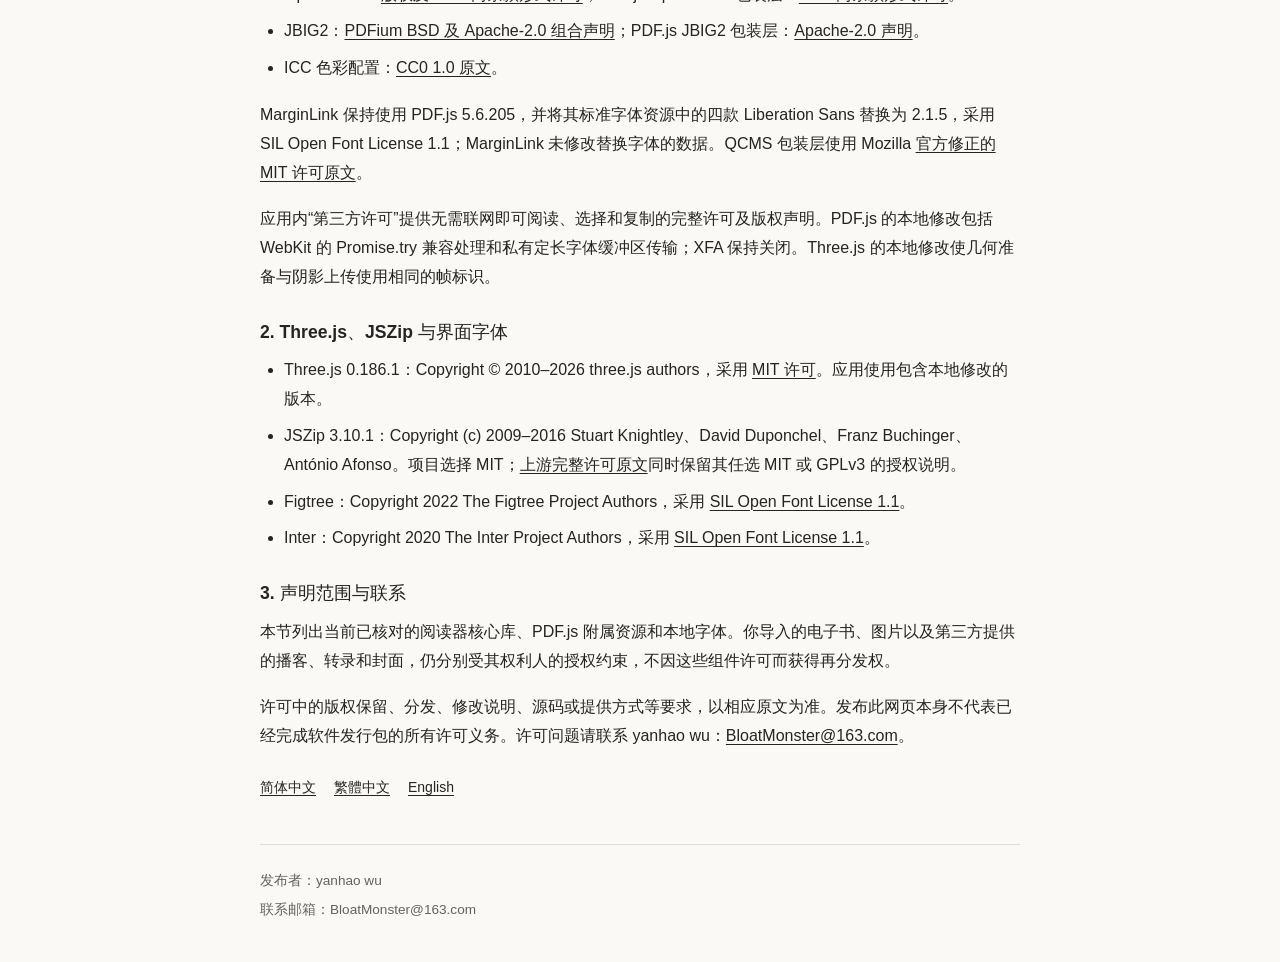
==== commit 5200bc6c: "Update podcast transcript privacy disclosures in all three languages" ====
--- a/zh-Hans/index.html
+++ b/zh-Hans/index.html
@@ -22,9 +22,9 @@
 <p>目录地区用于选择搜索目录，默认值可根据界面语言或系统地区推导；这项功能不使用 GPS 定位。接收请求的第三方服务商通常可以看到连接 IP 地址、请求时间、资源地址，以及请求中携带的搜索词、地区或节目 ID。应用的播客客户端还发送应用标识和播放所需的音频范围请求；当前实现不附带书库、笔记或图片，也不附加登录 Cookie 或 Authorization 请求头；发布者提供的资源 URL 本身可能包含访问签名或令牌。</p>
 <p>第三方可能据此了解你请求过的节目或单集。其独立处理方式和保留期限由各自政策决定，不能由本应用控制或保证。Apple 的处理方式见 <a href="https://www.apple.com/legal/privacy/">Apple 隐私政策</a>；其他节目和媒体服务商以其公布的政策为准。</p>
 <p>你可以选择不使用播客功能；需要联网的功能将无法在断网时完整使用。</p>
-<h3 id="4-播客的本地记录与临时音频">4. 播客的本地记录与临时音频</h3>
+<h3 id="4-播客的本地记录与临时音频">4. 播客的本地记录与转录时间码</h3>
 <p>节目和单集信息、资源 URL、公开转录全文、播客笔记、播放位置、音量和部分选择状态会保存在本机，封面也会在本地缓存。把播客项目从收藏墙移除，并不等于删除对应的收听记录和笔记。</p>
-<p>在支持的 macOS 版本上，文字时间校准使用本机音频及已经安装的听写语言资源，通过系统 SpeechAnalyzer 处理。当前实现不会为此请求云端识别或下载语音模型。校准可能下载一集音频并生成临时转换文件；正常结束任务或关闭播放加载器时会清理相应临时文件，异常退出可能留下残留文件。</p>
+<p>MarginLink 按需流式播放播客音频。发布者提供的转录含有可用时间码时，你可以从相应段落开始收听。如果应用发现时间不匹配，或你标记了不匹配，段落跳播和自动跟随播放会关闭，你仍可阅读转录和记笔记。你为单集添加的不匹配标记保存在本机。</p>
 <h3 id="5-分析诊断和安全">5. 分析、诊断和安全</h3>
 <p>当前应用没有内置广告 SDK 或分析 SDK，也没有向开发者自动发送使用统计或崩溃报告的实现。应用和系统可能在本机记录运行错误等诊断信息；你通过系统设置允许 Apple 收集的诊断、商店记录和你自行发送的材料，分别受相应设置及政策约束。</p>
 <p>应用限制书籍中的脚本、远程资源和任意文件路径访问；阅读所需的核心运行库随应用本地提供。播客请求单独访问外部服务。这些措施不代表绝对安全。本地数据没有应用层加密；设备权限、磁盘加密和备份由你及操作系统管理。</p>
